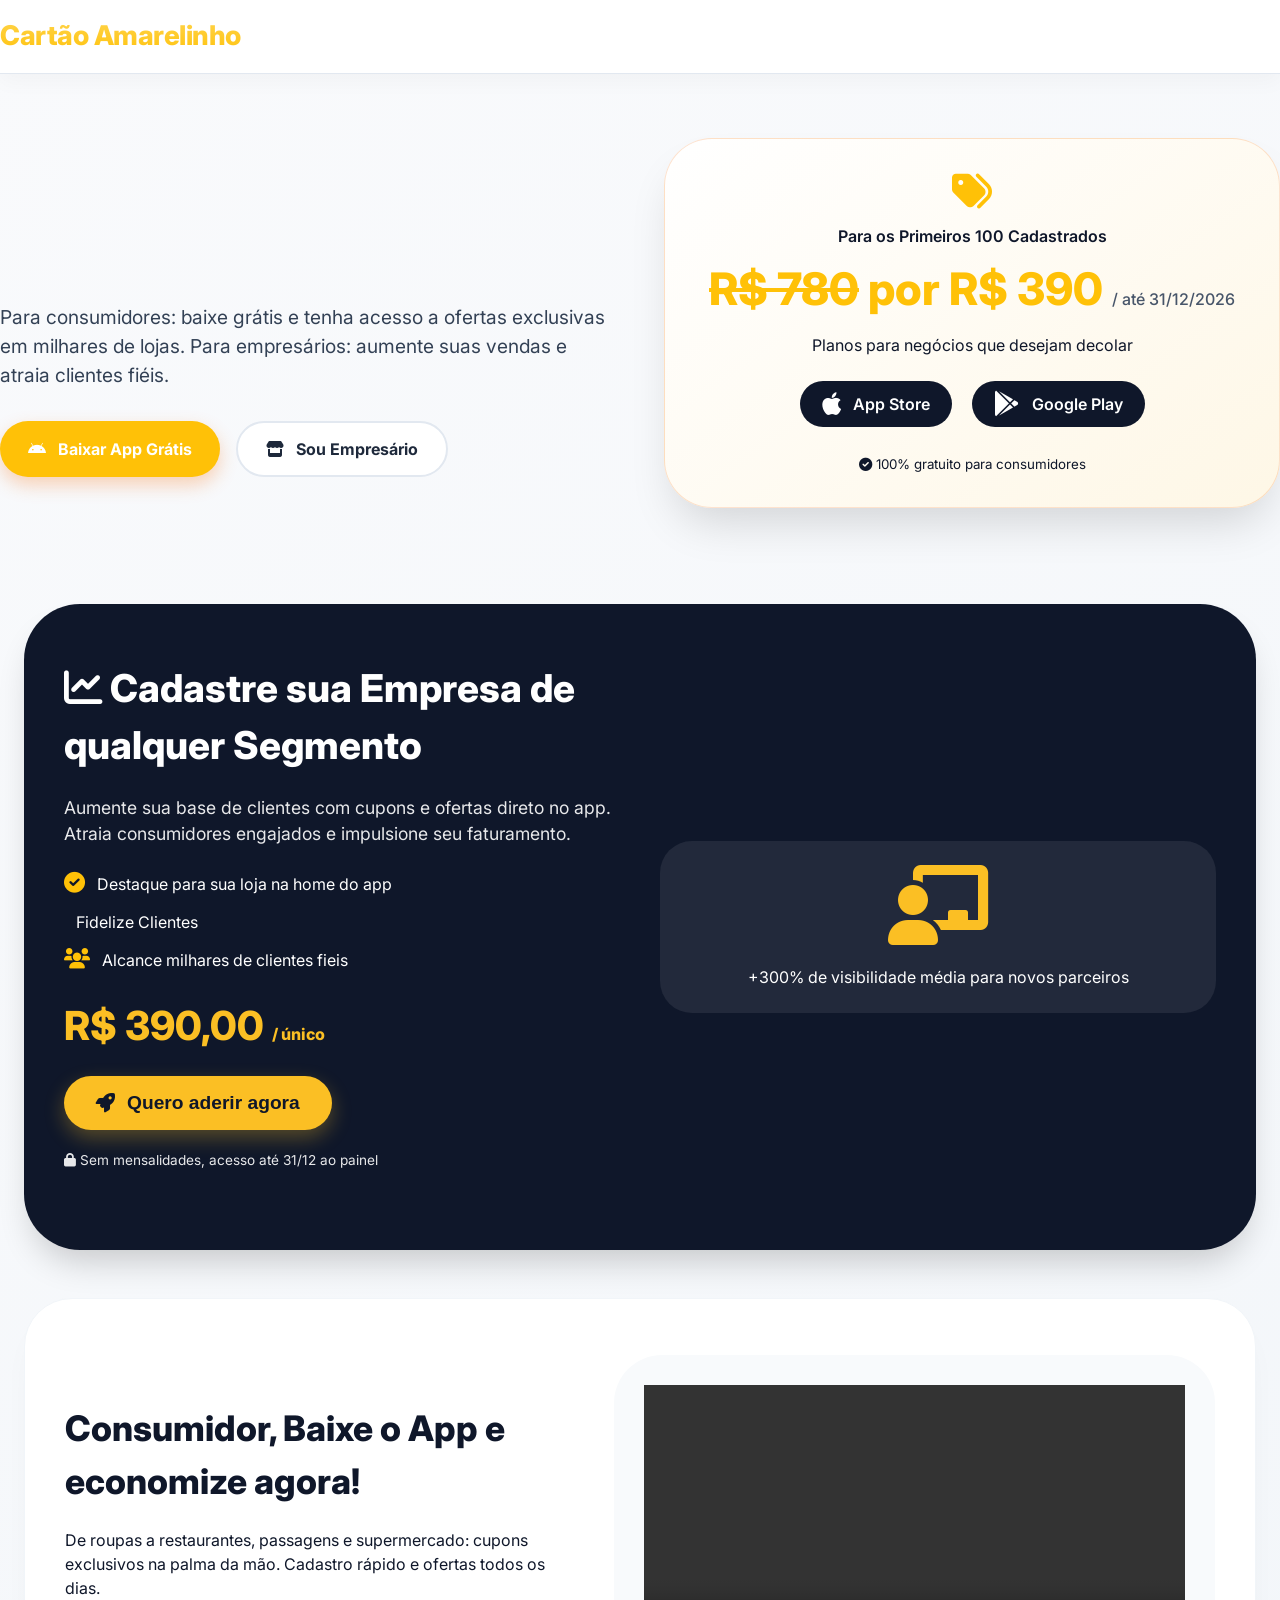
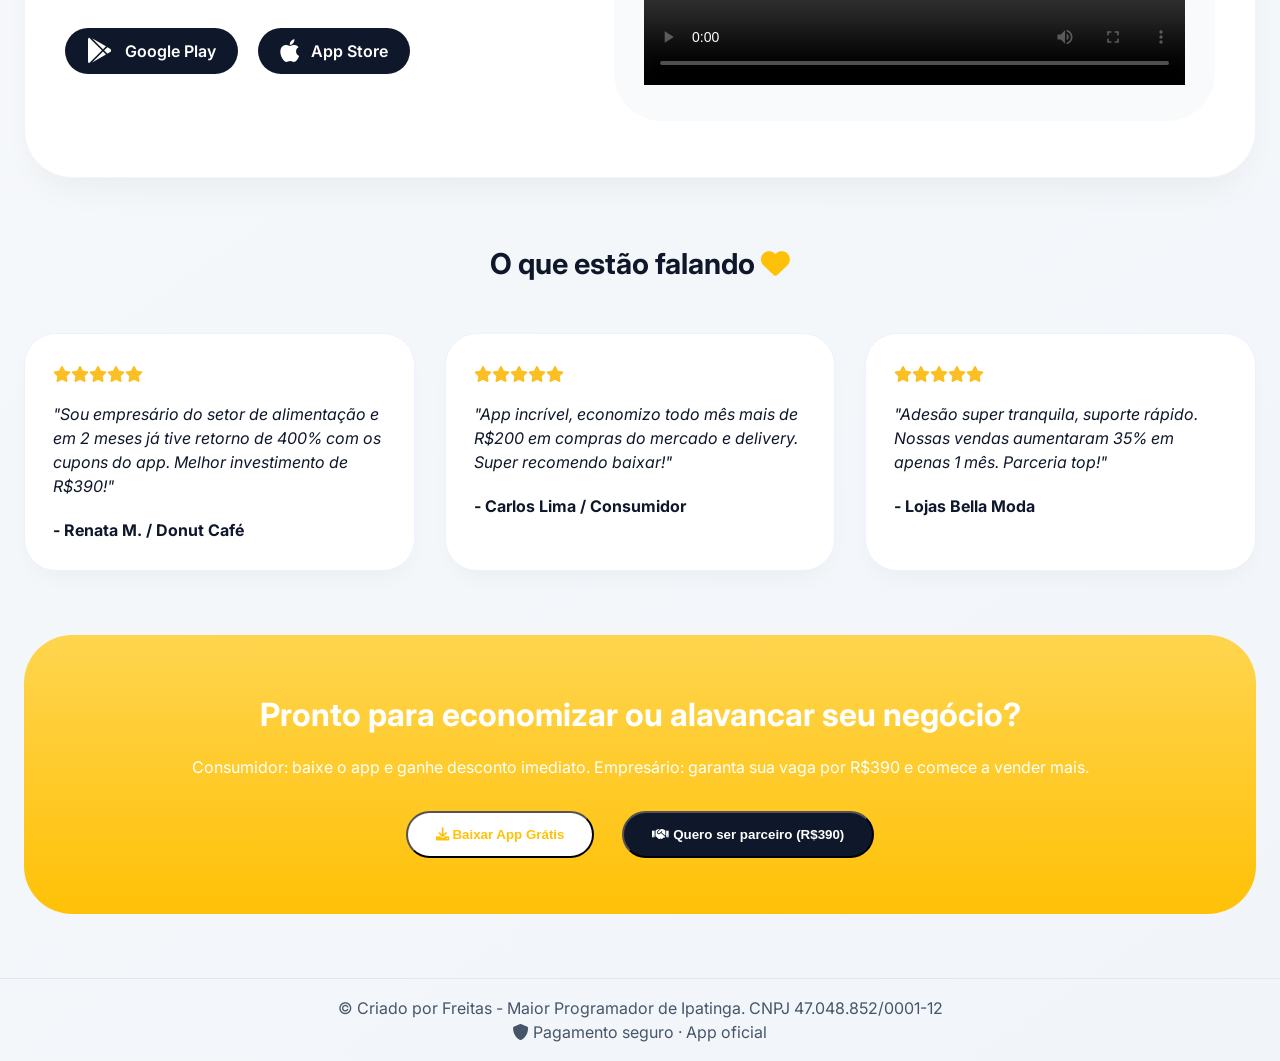
==== index.html @ 39b05d1e "first commit" ====
<!DOCTYPE html>
<html lang="pt-br">
<head>
    <meta charset="UTF-8">
    <meta name="viewport" content="width=device-width, initial-scale=1.0, user-scalable=yes">
    <title>Cartão Amarelinho - Economize sempre | Para Empresários e Consumidores</title>
    <!-- Google Fonts e Font Awesome -->
    <link href="https://fonts.googleapis.com/css2?family=Inter:opsz,wght@14..32,300;14..32,400;14..32,600;14..32,700;14..32,800&display=swap" rel="stylesheet">
    <link rel="stylesheet" href="https://cdnjs.cloudflare.com/ajax/libs/font-awesome/6.0.0-beta3/css/all.min.css">
    <link rel="stylesheet" href="style.css"/>
</head>
<body>

<header class="header">
    <div class="container nav-bar">
        <div class="logo">Cartão Amarelinho</div>
    </div>
</header>

<main>
    <div class="container hero">
        <div class="hero-grid">
            <div class="hero-left">
                <h1>Economize todos os dias com o app de descontos #1</h1>
                <p>Para consumidores: baixe grátis e tenha acesso a ofertas exclusivas em milhares de lojas. Para empresários: aumente suas vendas e atraia clientes fiéis.</p>
                <div class="btn-group">
                    <a href="#baixar-app" class="btn btn-primary" id="btnBaixarHero"><i class="fab fa-android"></i> Baixar App Grátis</a>
                    <a href="#para-empresarios" class="btn btn-outline"><i class="fas fa-store"></i> Sou Empresário</a>
                </div>
            </div>
            <div class="hero-right">
                <i class="fas fa-tags" style="font-size: 2.5rem; color:#FFC107;"></i>
                <p style="margin: 12px 0 8px; font-weight: 600;">Para os Primeiros 100 Cadastrados</p>
                <div class="price-badge"><s>R$ 780</s> por R$ 390 <small>/ até 31/12/2026</small></div>
                <p style="margin: 10px 0;">Planos para negócios que desejam decolar</p>
                <div class="app-stores">
                    <a href="#" class="store-btn" id="btnMockAppStore"><i class="fab fa-apple"></i> App Store</a>
                    <a href="#" class="store-btn" id="btnMockGooglePlay"><i class="fab fa-google-play"></i> Google Play</a>
                </div>
                <small><i class="fas fa-check-circle"></i> 100% gratuito para consumidores</small>
            </div>
        </div>
    </div>

    <!-- SEÇÃO EMPRESÁRIOS (adesão 390) -->
    <div class="container" id="para-empresarios">
        <div class="business-section">
            <div class="business-grid">
                <div class="business-content">
                    <h2><i class="fas fa-chart-line"></i> Cadastre sua Empresa de qualquer Segmento</h2>
                    <p>Aumente sua base de clientes com cupons e ofertas direto no app. Atraia consumidores engajados e impulsione seu faturamento.</p>
                    <ul class="benefits-list">
                        <li><i class="fas fa-check-circle"></i> Destaque para sua loja na home do app</li>
                        <li><i class="fas fa-chart-simple"></i> Fidelize Clientes</li>
                        <li><i class="fas fa-users"></i> Alcance milhares de clientes fieis</li>
                    </ul>
                    <div class="price-business">R$ 390,00 <span style="font-size: 1rem;">/ único</span></div>
                    <button class="btn btn-business" id="btnAdesaoEmpresario"><i class="fas fa-rocket"></i> Quero aderir agora</button>
                    <p style="margin-top: 20px; font-size: 0.85rem;"><i class="fas fa-lock"></i> Sem mensalidades, acesso até 31/12 ao painel</p>
                </div>
                <div style="background: rgba(255,255,255,0.08); border-radius: 32px; padding: 24px; text-align: center;">
                    <i class="fas fa-chalkboard-user" style="font-size: 5rem; color:#fbbf24;"></i>
                    <p style="margin-top: 20px;">+300% de visibilidade média para novos parceiros</p>
                </div>
            </div>
        </div>
    </div>

    <!-- SEÇÃO CONSUMIDOR: BAIXAR APP DESCONTO -->
    <div class="container" id="baixar-app">
        <div class="consumer-section">
            <div class="consumer-grid">
                <div class="consumer-left">
                    <h2>Consumidor, Baixe o App e economize agora!</h2>
                    <p>De roupas a restaurantes, passagens e supermercado: cupons exclusivos na palma da mão. Cadastro rápido e ofertas todos os dias.</p>
                    <div class="download-buttons">
                        <a href="#" class="store-btn" id="consumerGooglePlay" style="background:#0f172a;"><i class="fab fa-google-play"></i> Google Play</a>
                        <a href="#" class="store-btn" id="consumerAppStore" style="background:#0f172a;"><i class="fab fa-apple"></i> App Store</a>
                    </div>
                </div>
                <div class="mockup-icon">
                    <video width="100%" height="50%" controls>
                        <source src="video.mp4" type="video/mp4">
                        Seu navegador não suporta este formato de vídeo.
                    </video>
                </div>
            </div>
        </div>
    </div>

    <!-- Depoimentos -->
    <div class="container testimonials">
        <h3>O que estão falando <i class="fas fa-heart" style="color:#FFC107;"></i></h3>
        <div class="testimonial-grid">
            <div class="card">
                <div class="stars"><i class="fas fa-star"></i><i class="fas fa-star"></i><i class="fas fa-star"></i><i class="fas fa-star"></i><i class="fas fa-star"></i></div>
                <p>"Sou empresário do setor de alimentação e em 2 meses já tive retorno de 400% com os cupons do app. Melhor investimento de R$390!"</p>
                <h4>- Renata M. / Donut Café</h4>
            </div>
            <div class="card">
                <div class="stars"><i class="fas fa-star"></i><i class="fas fa-star"></i><i class="fas fa-star"></i><i class="fas fa-star"></i><i class="fas fa-star"></i></div>
                <p>"App incrível, economizo todo mês mais de R$200 em compras do mercado e delivery. Super recomendo baixar!"</p>
                <h4>- Carlos Lima / Consumidor</h4>
            </div>
            <div class="card">
                <div class="stars"><i class="fas fa-star"></i><i class="fas fa-star"></i><i class="fas fa-star"></i><i class="fas fa-star"></i><i class="fas fa-star"></i></div>
                <p>"Adesão super tranquila, suporte rápido. Nossas vendas aumentaram 35% em apenas 1 mês. Parceria top!"</p>
                <h4>- Lojas Bella Moda</h4>
            </div>
        </div>
    </div>

    <!-- CTA final duplo -->
    <div class="container">
        <div class="final-cta">
            <h2>Pronto para economizar ou alavancar seu negócio?</h2>
            <p>Consumidor: baixe o app e ganhe desconto imediato. Empresário: garanta sua vaga por R$390 e comece a vender mais.</p>
            <div class="dual-buttons">
                <button class="btn-white" id="finalConsumerBtn"><i class="fas fa-download"></i> Baixar App Grátis</button>
                <button class="btn-white btn-dark" id="finalBusinessBtn"><i class="fas fa-handshake"></i> Quero ser parceiro (R$390)</button>
            </div>
        </div>
    </div>
</main>

<footer>
    <div class="container">
        <p>&copy; Criado por Freitas - Maior Programador de Ipatinga. CNPJ 47.048.852/0001-12</p>
        <p><i class="fas fa-shield-alt"></i> Pagamento seguro · App oficial</p>
    </div>
</footer>

<!-- Modal genérico para ações de conversão -->
<div id="actionModal" class="modal-overlay">
    <div class="modal-content">
        <i class="fas fa-check-circle"></i>
        <h3 id="modalTitle">Obrigado!</h3>
        <p id="modalMessage">Sua solicitação foi registrada. Em breve você receberá os detalhes por e-mail.</p>
        <button class="close-modal" onclick="closeModal()">Fechar</button>
    </div>
</div>

<script>
    // Função para exibir modal com mensagem personalizada
    function showModal(title, message) {
        const modal = document.getElementById('actionModal');
        document.getElementById('modalTitle').innerText = title;
        document.getElementById('modalMessage').innerHTML = message;
        modal.style.display = 'flex';
    }

    function closeModal() {
        document.getElementById('actionModal').style.display = 'none';
    }

    // Função para simular "download" do app (consumidor)
    function handleDownloadApp() {
        showModal(
            "📱 Baixe o App DescontoTop",
            "Você será redirecionado para a loja de aplicativos.<br><strong>Clique em OK e faça o download grátis.</strong><br><br>Por enquanto, simulamos o acesso: <a href='#' style='color:#FFC107;'>Clique aqui para baixar</a> (versão demo)."
        );
        // Opcional: rastrear evento de conversão
        console.log("Evento de download consumidor acionado");
    }

    // Função para adesão empresarial (R$390)
    function handleBusinessSignup() {
        showModal(
            "💼 Parceria DescontoTop - R$390",
            "Ótima escolha! Você será direcionado para a área de pagamento seguro.<br><br>✅ Acesso até 31/12 ao painel<br>✅ Suporte prioritário<br><br><strong>Clique em OK para simular a adesão</strong> (ambiente de testes)."
        );
        console.log("Lead empresário - R$390");
    }

    // funções para abrir modal com QR code ou redirecionamento para lojas (simulação de alta conversão)
    function simulateStore(storeName) {
        showModal(
            "📲 Baixe o App",
            `Você será redirecionado para ${storeName} e poderá instalar o aplicativo DescontoTop gratuitamente. <br><br> <i class="fas fa-gift"></i> Ganhe 15% off na primeira compra!`
        );
    }

    // eventos de todos os botões de download (consumidor) e empresário

    // botões de download do app (vários)
    const downloadButtons = [
        'btnBaixarHero', 'consumerGooglePlay', 'consumerAppStore', 'finalConsumerBtn',
        'btnMockAppStore', 'btnMockGooglePlay'
    ];
    downloadButtons.forEach(id => {
        const btn = document.getElementById(id);
        if(btn) {
            btn.addEventListener('click', (e) => {
                e.preventDefault();
                if(id === 'btnMockAppStore') simulateStore('App Store');
                else if(id === 'btnMockGooglePlay') simulateStore('Google Play');
                else if(id === 'consumerGooglePlay') simulateStore('Google Play');
                else if(id === 'consumerAppStore') simulateStore('App Store');
                else handleDownloadApp();
            });
        }
    });

    // botões empresariais
    const businessBtns = ['btnAdesaoEmpresario', 'finalBusinessBtn'];
    businessBtns.forEach(id => {
        const btn = document.getElementById(id);
        if(btn) {
            btn.addEventListener('click', (e) => {
                e.preventDefault();
                handleBusinessSignup();
            });
        }
    });

    // link hero "sou empresário" -> scroll suave para seção empresários
    const empresarioLink = document.querySelector('a[href="#para-empresarios"]');
    if(empresarioLink) {
        empresarioLink.addEventListener('click', (e) => {
            e.preventDefault();
            document.getElementById('para-empresarios').scrollIntoView({ behavior: 'smooth' });
        });
    }
    // botão "Baixar App Grátis" hero e demais mantém modal de download, mas também pode scroll para seção app
    const btnBaixarHero = document.getElementById('btnBaixarHero');
    if(btnBaixarHero) {
        btnBaixarHero.addEventListener('click', (e) => {
            e.preventDefault();
            document.getElementById('baixar-app').scrollIntoView({ behavior: 'smooth' });
            setTimeout(() => {
                handleDownloadApp();
            }, 400);
        });
    }

    // garantir que clique no modal fora não feche? apenas pelo botão, mas opcional:
    window.onclick = function(event) {
        const modal = document.getElementById('actionModal');
        if (event.target === modal) {
            closeModal();
        }
    }
</script>
</body>
</html>
---- style.css ----
* {
    margin: 0;
    padding: 0;
    box-sizing: border-box;
}

body {
    font-family: 'Inter', sans-serif;
    background: linear-gradient(145deg, #f9fafc 0%, #f1f5f9 100%);
    color: #0f172a;
    line-height: 1.5;
    scroll-behavior: smooth;
}

.container {
    max-width: 1280px;
    margin: 0 auto;
    padding: 0 24px;
}

/* header */
.header {
    background: white;
    box-shadow: 0 8px 20px rgba(0,0,0,0.03);
    position: sticky;
    top: 0;
    z-index: 100;
    backdrop-filter: blur(2px);
    background: rgba(255,255,255,0.92);
    border-bottom: 1px solid #e2e8f0;
}

.nav-bar {
    display: flex;
    justify-content: space-between;
    align-items: center;
    padding: 16px 0;
    flex-wrap: wrap;
}

.logo {
    font-size: 1.7rem;
    font-weight: 800;
    background: linear-gradient(180deg, #FFD54F, #FFC107);
    -webkit-background-clip: text;
    background-clip: text;
    color: transparent;
    letter-spacing: -0.5px;
}
.logo span {
    background: none;
    color: #FFC107;
}
.badge-header {
    background: #fef3c7;
    padding: 6px 14px;
    border-radius: 40px;
    font-size: 0.8rem;
    font-weight: 600;
    color: #b45309;
}

/* hero section dupla */
.hero {
    padding: 64px 0 48px;
}

.hero-grid {
    display: grid;
    grid-template-columns: 1fr 1fr;
    gap: 48px;
    align-items: center;
}

.hero-left h1 {
    font-size: 3rem;
    font-weight: 800;
    line-height: 1.2;
    margin-bottom: 20px;
    -webkit-background-clip: text;
    background-clip: text;
    color: transparent;
}
.hero-left p {
    font-size: 1.2rem;
    color: #334155;
    margin-bottom: 32px;
}
.btn-group {
    display: flex;
    flex-wrap: wrap;
    gap: 16px;
}
.btn {
    display: inline-flex;
    align-items: center;
    gap: 12px;
    padding: 14px 28px;
    border-radius: 60px;
    font-weight: 700;
    font-size: 1rem;
    transition: all 0.25s ease;
    text-decoration: none;
    cursor: pointer;
    border: none;
}
.btn-primary {
    background: #FFC107;
    color: white;
    box-shadow: 0 8px 18px rgba(249,115,22,0.3);
}
.btn-primary:hover {
    background: #ea580c;
    transform: translateY(-3px);
    box-shadow: 0 12px 22px rgba(249,115,22,0.4);
}
.btn-secondary {
    background: #1e293b;
    color: white;
}
.btn-secondary:hover {
    background: #0f172a;
    transform: translateY(-3px);
}
.btn-outline {
    background: white;
    border: 2px solid #e2e8f0;
    color: #1e293b;
}
.btn-outline:hover {
    border-color: #FFC107;
    background: #fff7ed;
}

.hero-right {
    background: linear-gradient(145deg, #ffffff, #fef7e6);
    border-radius: 48px;
    padding: 32px 28px;
    box-shadow: 0 25px 45px -12px rgba(0,0,0,0.15);
    text-align: center;
    border: 1px solid rgba(249,115,22,0.2);
}

.price-badge {
    font-size: 2.8rem;
    font-weight: 800;
    color: #FFC107;
}
.price-badge small {
    font-size: 1rem;
    font-weight: 500;
    color: #475569;
}
.app-stores {
    display: flex;
    justify-content: center;
    gap: 20px;
    margin: 24px 0;
}
.store-btn {
    background: #0f172a;
    padding: 10px 22px;
    border-radius: 50px;
    display: inline-flex;
    align-items: center;
    gap: 12px;
    color: white;
    text-decoration: none;
    font-weight: 600;
    transition: 0.2s;
}
.store-btn i {
    font-size: 1.6rem;
}
.store-btn:hover {
    background: #FFC107;
    transform: scale(1.02);
}

/* seção para empresários */
.business-section {
    background: #0f172a;
    color: white;
    border-radius: 56px;
    margin: 48px 0;
    padding: 56px 40px;
    box-shadow: 0 20px 35px -10px rgba(0,0,0,0.2);
}
.business-grid {
    display: grid;
    grid-template-columns: 1fr 1fr;
    gap: 40px;
    align-items: center;
}
.business-content h2 {
    font-size: 2.4rem;
    font-weight: 800;
    margin-bottom: 20px;
}
.business-content p {
    font-size: 1.1rem;
    opacity: 0.9;
    margin-bottom: 24px;
}
.benefits-list {
    list-style: none;
    margin: 24px 0;
}
.benefits-list li {
    margin-bottom: 14px;
    display: flex;
    align-items: center;
    gap: 12px;
}
.benefits-list i {
    color: #FFC107;
    font-size: 1.3rem;
}
.price-business {
    font-size: 2.5rem;
    font-weight: 800;
    color: #fbbf24;
    margin: 20px 0;
}
.btn-business {
    background: #fbbf24;
    color: #0f172a;
    padding: 16px 32px;
    font-size: 1.2rem;
    box-shadow: 0 8px 20px rgba(251,191,36,0.3);
}
.btn-business:hover {
    background: #f59e0b;
    transform: translateY(-3px);
}

/* seção consumidor app */
.consumer-section {
    background: white;
    border-radius: 48px;
    padding: 56px 40px;
    margin: 48px 0;
    box-shadow: 0 20px 35px -12px rgba(0,0,0,0.05);
    border: 1px solid #f1f5f9;
}
.consumer-grid {
    display: grid;
    grid-template-columns: 1fr 1.2fr;
    gap: 48px;
    align-items: center;
}
.consumer-left h2 {
    font-size: 2.2rem;
    font-weight: 800;
    margin-bottom: 20px;
}
.discount-highlight {
    background: #cebfbf86;
    padding: 16px;
    border-radius: 28px;
    display: inline-block;
    margin: 20px 0;
}
.discount-highlight span {
    font-size: 2rem;
    font-weight: 800;
    color: #FFC107;
}
.download-buttons {
    display: flex;
    flex-wrap: wrap;
    gap: 20px;
    margin-top: 28px;
}
.mockup-icon {
    text-align: center;
    background: #f8fafc;
    border-radius: 48px;
    padding: 30px;
}
.mockup-icon i {
    font-size: 6rem;
    color: #FFC107;
}

video{
    height: 300px;
}

/* depoimentos */
.testimonials {
    margin: 64px 0;
}
.testimonials h3 {
    text-align: center;
    font-size: 1.8rem;
    margin-bottom: 48px;
}
.testimonial-grid {
    display: flex;
    flex-wrap: wrap;
    gap: 30px;
    justify-content: center;
}
.card {
    background: white;
    border-radius: 32px;
    padding: 28px;
    flex: 1;
    min-width: 250px;
    box-shadow: 0 12px 25px -10px rgba(0,0,0,0.05);
    border: 1px solid #eef2ff;
}
.stars {
    color: #fbbf24;
    margin-bottom: 16px;
}
.card p {
    font-style: italic;
    margin-bottom: 20px;
}
.card h4 {
    font-weight: 700;
}

/* CTA final */
.final-cta {
    background: linear-gradient(180deg, #FFD54F, #FFC107);
    border-radius: 48px;
    padding: 56px 32px;
    text-align: center;
    color: white;
    margin: 48px 0 64px;
}
.final-cta h2 {
    font-size: 2rem;
    margin-bottom: 16px;
}
.dual-buttons {
    display: flex;
    justify-content: center;
    gap: 28px;
    flex-wrap: wrap;
    margin-top: 32px;
}
.btn-white {
    background: white;
    color: #FFC107;
    padding: 14px 28px;
    border-radius: 60px;
    font-weight: 800;
}
.btn-white:hover {
    background: #fff3e6;
    transform: scale(1.02);
}
.btn-dark {
    background: #0f172a;
    color: white;
}

footer {
    text-align: center;
    padding: 17px 0;
    border-top: 1px solid #e2e8f0;
    color: #475569;
}

@media (max-width: 900px) {
    .hero-grid, .business-grid, .consumer-grid {
        grid-template-columns: 1fr;
        gap: 32px;
    }
    .hero-left h1 {
        font-size: 2.3rem;
    }
    .container {
        padding: 0 20px;
    }
    .business-section, .consumer-section {
        padding: 32px 24px;
    }
}

.modal-overlay {
    display: none;
    position: fixed;
    top: 0; left: 0;
    width: 100%; height: 100%;
    background: rgba(0,0,0,0.7);
    align-items: center;
    justify-content: center;
    z-index: 1000;
}
.modal-content {
    background: white;
    max-width: 400px;
    width: 90%;
    border-radius: 48px;
    padding: 32px;
    text-align: center;
    animation: fadeUp 0.3s ease;
}
.modal-content i {
    font-size: 3rem;
    color: #FFC107;
    margin-bottom: 16px;
}
.modal-content h3 {
    font-size: 1.8rem;
    margin-bottom: 12px;
}
.close-modal {
    background: #f1f5f9;
    border: none;
    padding: 12px 24px;
    border-radius: 40px;
    margin-top: 24px;
    cursor: pointer;
    font-weight: 600;
}
@keyframes fadeUp {
    from { opacity: 0; transform: translateY(20px);}
    to { opacity: 1; transform: translateY(0);}
}
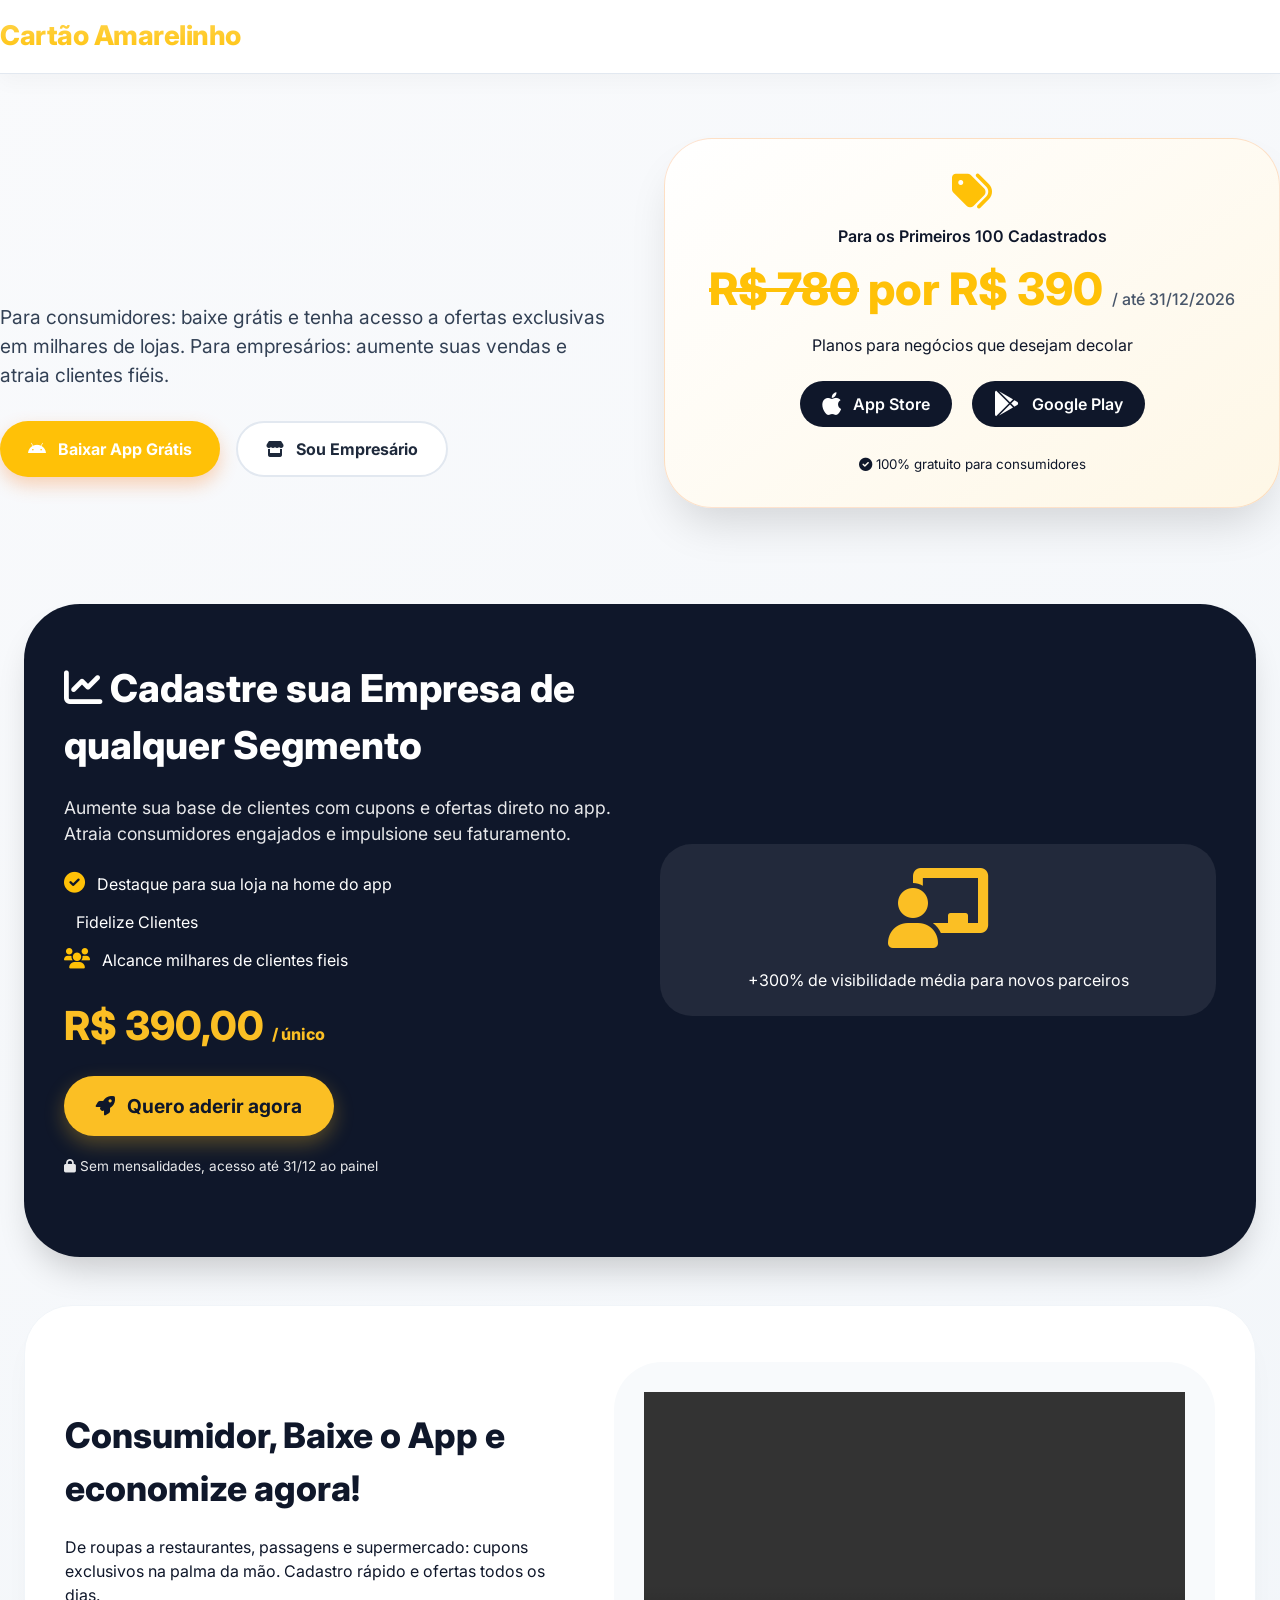
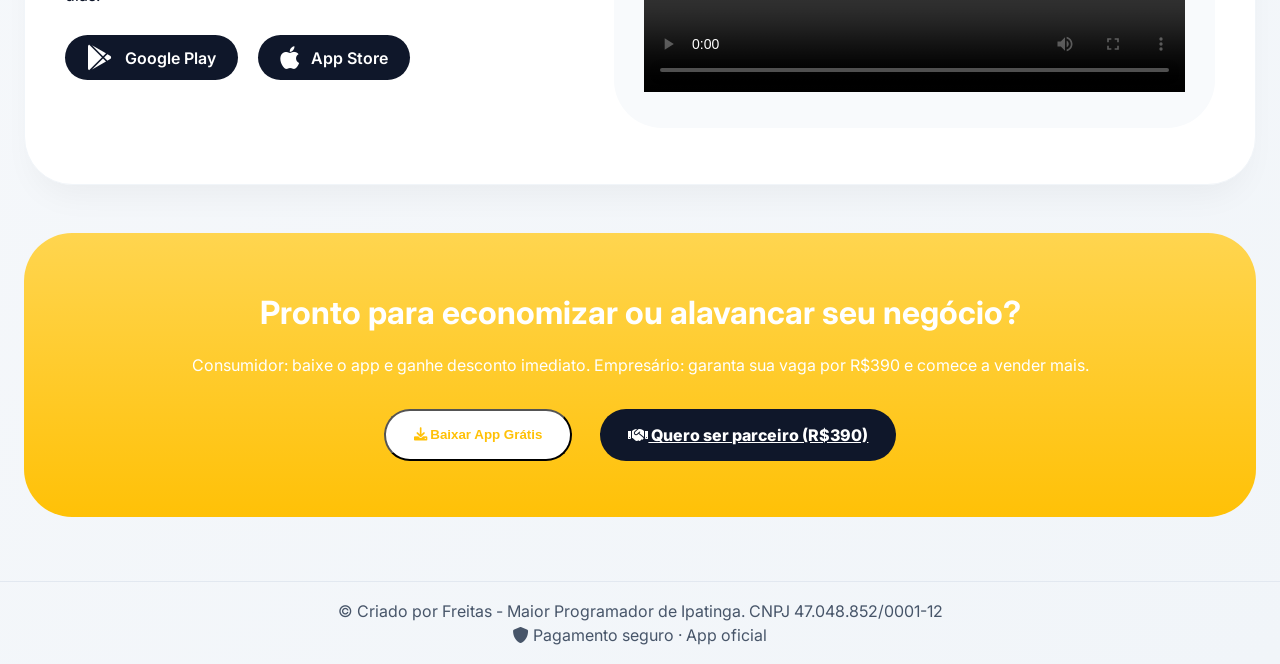
==== commit 62f9f37d: "lp pro ar" ====
--- a/index.html
+++ b/index.html
@@ -8,6 +8,7 @@
     <link href="https://fonts.googleapis.com/css2?family=Inter:opsz,wght@14..32,300;14..32,400;14..32,600;14..32,700;14..32,800&display=swap" rel="stylesheet">
     <link rel="stylesheet" href="https://cdnjs.cloudflare.com/ajax/libs/font-awesome/6.0.0-beta3/css/all.min.css">
     <link rel="stylesheet" href="style.css"/>
+    <link rel="icon" href="logo.png">
 </head>
 <body>
 
@@ -55,7 +56,7 @@
                         <li><i class="fas fa-users"></i> Alcance milhares de clientes fieis</li>
                     </ul>
                     <div class="price-business">R$ 390,00 <span style="font-size: 1rem;">/ único</span></div>
-                    <button class="btn btn-business" id="btnAdesaoEmpresario"><i class="fas fa-rocket"></i> Quero aderir agora</button>
+                    <a href="https://wa.me/553193666221?text=Quero%20saber%20mais%20sobre%20o%20Cart%C3%A3o%20Amarelinho" class="btn btn-business"><i class="fas fa-rocket"></i> Quero aderir agora</a>
                     <p style="margin-top: 20px; font-size: 0.85rem;"><i class="fas fa-lock"></i> Sem mensalidades, acesso até 31/12 ao painel</p>
                 </div>
                 <div style="background: rgba(255,255,255,0.08); border-radius: 32px; padding: 24px; text-align: center;">
@@ -88,28 +89,6 @@
         </div>
     </div>
 
-    <!-- Depoimentos -->
-    <div class="container testimonials">
-        <h3>O que estão falando <i class="fas fa-heart" style="color:#FFC107;"></i></h3>
-        <div class="testimonial-grid">
-            <div class="card">
-                <div class="stars"><i class="fas fa-star"></i><i class="fas fa-star"></i><i class="fas fa-star"></i><i class="fas fa-star"></i><i class="fas fa-star"></i></div>
-                <p>"Sou empresário do setor de alimentação e em 2 meses já tive retorno de 400% com os cupons do app. Melhor investimento de R$390!"</p>
-                <h4>- Renata M. / Donut Café</h4>
-            </div>
-            <div class="card">
-                <div class="stars"><i class="fas fa-star"></i><i class="fas fa-star"></i><i class="fas fa-star"></i><i class="fas fa-star"></i><i class="fas fa-star"></i></div>
-                <p>"App incrível, economizo todo mês mais de R$200 em compras do mercado e delivery. Super recomendo baixar!"</p>
-                <h4>- Carlos Lima / Consumidor</h4>
-            </div>
-            <div class="card">
-                <div class="stars"><i class="fas fa-star"></i><i class="fas fa-star"></i><i class="fas fa-star"></i><i class="fas fa-star"></i><i class="fas fa-star"></i></div>
-                <p>"Adesão super tranquila, suporte rápido. Nossas vendas aumentaram 35% em apenas 1 mês. Parceria top!"</p>
-                <h4>- Lojas Bella Moda</h4>
-            </div>
-        </div>
-    </div>
-
     <!-- CTA final duplo -->
     <div class="container">
         <div class="final-cta">
@@ -117,7 +96,7 @@
             <p>Consumidor: baixe o app e ganhe desconto imediato. Empresário: garanta sua vaga por R$390 e comece a vender mais.</p>
             <div class="dual-buttons">
                 <button class="btn-white" id="finalConsumerBtn"><i class="fas fa-download"></i> Baixar App Grátis</button>
-                <button class="btn-white btn-dark" id="finalBusinessBtn"><i class="fas fa-handshake"></i> Quero ser parceiro (R$390)</button>
+                <a href="https://wa.me/553193666221?text=Quero%20saber%20mais%20sobre%20o%20Cart%C3%A3o%20Amarelinho" class="btn-white btn-dark"><i class="fas fa-handshake"></i> Quero ser parceiro (R$390)</a>
             </div>
         </div>
     </div>
@@ -140,106 +119,53 @@
     </div>
 </div>
 
+<script src="script.js"></script>
 <script>
-    // Função para exibir modal com mensagem personalizada
-    function showModal(title, message) {
-        const modal = document.getElementById('actionModal');
-        document.getElementById('modalTitle').innerText = title;
-        document.getElementById('modalMessage').innerHTML = message;
-        modal.style.display = 'flex';
+    let deferredPrompt = null;
+
+    // Captura o evento de instalação do PWA
+    window.addEventListener('beforeinstallprompt', (e) => {
+        e.preventDefault();
+        deferredPrompt = e;
+
+        console.log('PWA pronto para instalar');
+    });
+
+    // Função para instalar
+    async function instalarApp() {
+
+        // Se o navegador suportar instalação direta
+        if (deferredPrompt) {
+
+            deferredPrompt.prompt();
+
+            const { outcome } = await deferredPrompt.userChoice;
+
+            if (outcome === 'accepted') {
+                console.log('Usuário instalou o app');
+            }
+
+            deferredPrompt = null;
+
+        } else {
+
+            // fallback caso não suporte
+            window.location.href = 'https://app.cartaoamarelinho.com.br';
+
+        }
     }
 
-    function closeModal() {
-        document.getElementById('actionModal').style.display = 'none';
-    }
+    // BOTÕES
+    document.querySelectorAll(
+        '#btnBaixarHero, #consumerGooglePlay, #consumerAppStore, #finalConsumerBtn, #btnMockGooglePlay, #btnMockAppStore'
+    ).forEach(btn => {
 
-    // Função para simular "download" do app (consumidor)
-    function handleDownloadApp() {
-        showModal(
-            "📱 Baixe o App DescontoTop",
-            "Você será redirecionado para a loja de aplicativos.<br><strong>Clique em OK e faça o download grátis.</strong><br><br>Por enquanto, simulamos o acesso: <a href='#' style='color:#FFC107;'>Clique aqui para baixar</a> (versão demo)."
-        );
-        // Opcional: rastrear evento de conversão
-        console.log("Evento de download consumidor acionado");
-    }
+        btn.addEventListener('click', function(e) {
+            e.preventDefault();
+            instalarApp();
+        });
 
-    // Função para adesão empresarial (R$390)
-    function handleBusinessSignup() {
-        showModal(
-            "💼 Parceria DescontoTop - R$390",
-            "Ótima escolha! Você será direcionado para a área de pagamento seguro.<br><br>✅ Acesso até 31/12 ao painel<br>✅ Suporte prioritário<br><br><strong>Clique em OK para simular a adesão</strong> (ambiente de testes)."
-        );
-        console.log("Lead empresário - R$390");
-    }
-
-    // funções para abrir modal com QR code ou redirecionamento para lojas (simulação de alta conversão)
-    function simulateStore(storeName) {
-        showModal(
-            "📲 Baixe o App",
-            `Você será redirecionado para ${storeName} e poderá instalar o aplicativo DescontoTop gratuitamente. <br><br> <i class="fas fa-gift"></i> Ganhe 15% off na primeira compra!`
-        );
-    }
-
-    // eventos de todos os botões de download (consumidor) e empresário
-
-    // botões de download do app (vários)
-    const downloadButtons = [
-        'btnBaixarHero', 'consumerGooglePlay', 'consumerAppStore', 'finalConsumerBtn',
-        'btnMockAppStore', 'btnMockGooglePlay'
-    ];
-    downloadButtons.forEach(id => {
-        const btn = document.getElementById(id);
-        if(btn) {
-            btn.addEventListener('click', (e) => {
-                e.preventDefault();
-                if(id === 'btnMockAppStore') simulateStore('App Store');
-                else if(id === 'btnMockGooglePlay') simulateStore('Google Play');
-                else if(id === 'consumerGooglePlay') simulateStore('Google Play');
-                else if(id === 'consumerAppStore') simulateStore('App Store');
-                else handleDownloadApp();
-            });
-        }
     });
-
-    // botões empresariais
-    const businessBtns = ['btnAdesaoEmpresario', 'finalBusinessBtn'];
-    businessBtns.forEach(id => {
-        const btn = document.getElementById(id);
-        if(btn) {
-            btn.addEventListener('click', (e) => {
-                e.preventDefault();
-                handleBusinessSignup();
-            });
-        }
-    });
-
-    // link hero "sou empresário" -> scroll suave para seção empresários
-    const empresarioLink = document.querySelector('a[href="#para-empresarios"]');
-    if(empresarioLink) {
-        empresarioLink.addEventListener('click', (e) => {
-            e.preventDefault();
-            document.getElementById('para-empresarios').scrollIntoView({ behavior: 'smooth' });
-        });
-    }
-    // botão "Baixar App Grátis" hero e demais mantém modal de download, mas também pode scroll para seção app
-    const btnBaixarHero = document.getElementById('btnBaixarHero');
-    if(btnBaixarHero) {
-        btnBaixarHero.addEventListener('click', (e) => {
-            e.preventDefault();
-            document.getElementById('baixar-app').scrollIntoView({ behavior: 'smooth' });
-            setTimeout(() => {
-                handleDownloadApp();
-            }, 400);
-        });
-    }
-
-    // garantir que clique no modal fora não feche? apenas pelo botão, mas opcional:
-    window.onclick = function(event) {
-        const modal = document.getElementById('actionModal');
-        if (event.target === modal) {
-            closeModal();
-        }
-    }
 </script>
 </body>
 </html>
